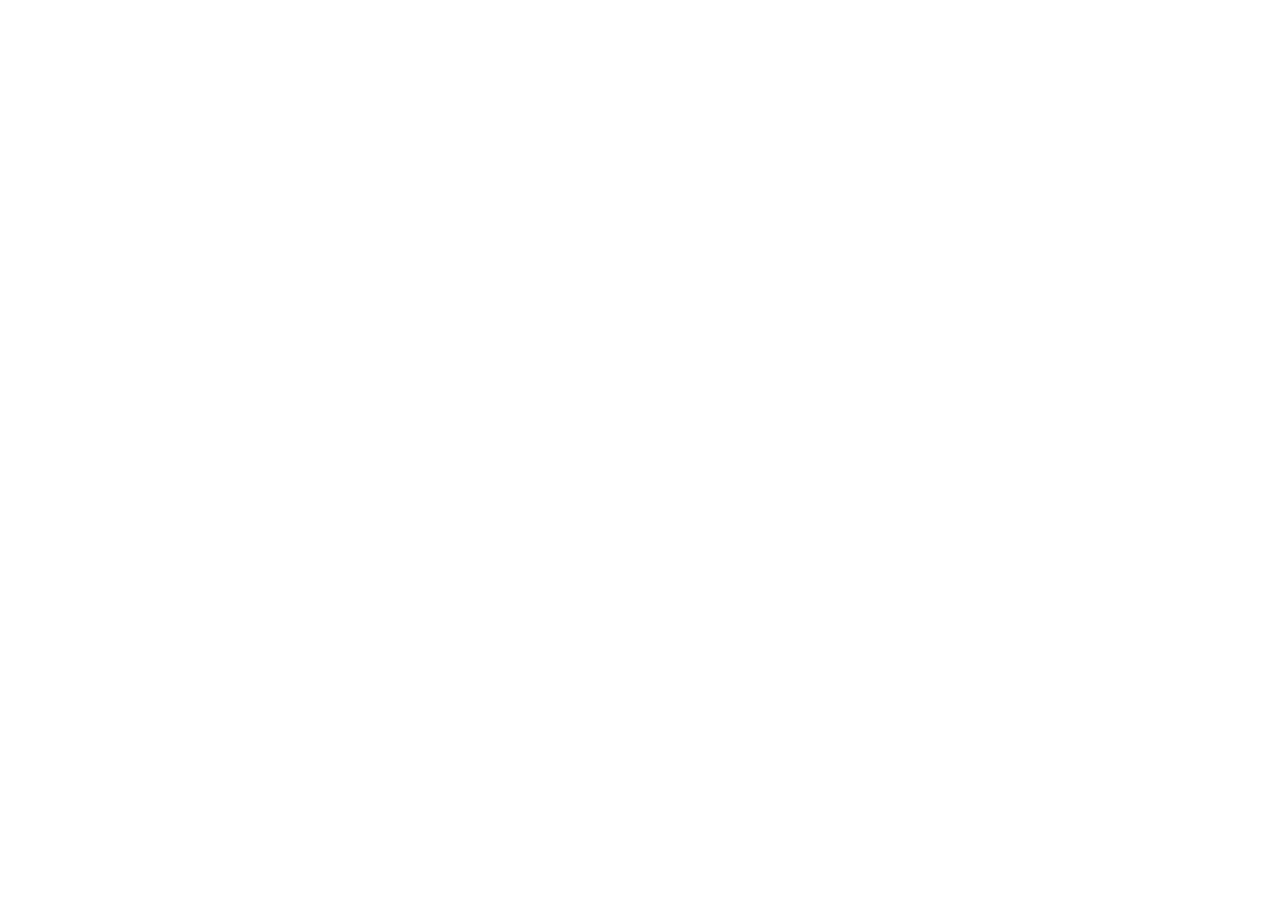
==== public/index.html @ 5407db38 "Reorganizando a estrutura do projeto para dar início ao desenvolvimento" ====
<!DOCTYPE html>
<html lang="pt-br">
<head>
  <meta charset="UTF-8">
  <meta name="viewport" content="width=device-width, initial-scale=1.0">
  <title>Mente em Jogo</title>
</head>
<body>
  
</body>
</html>
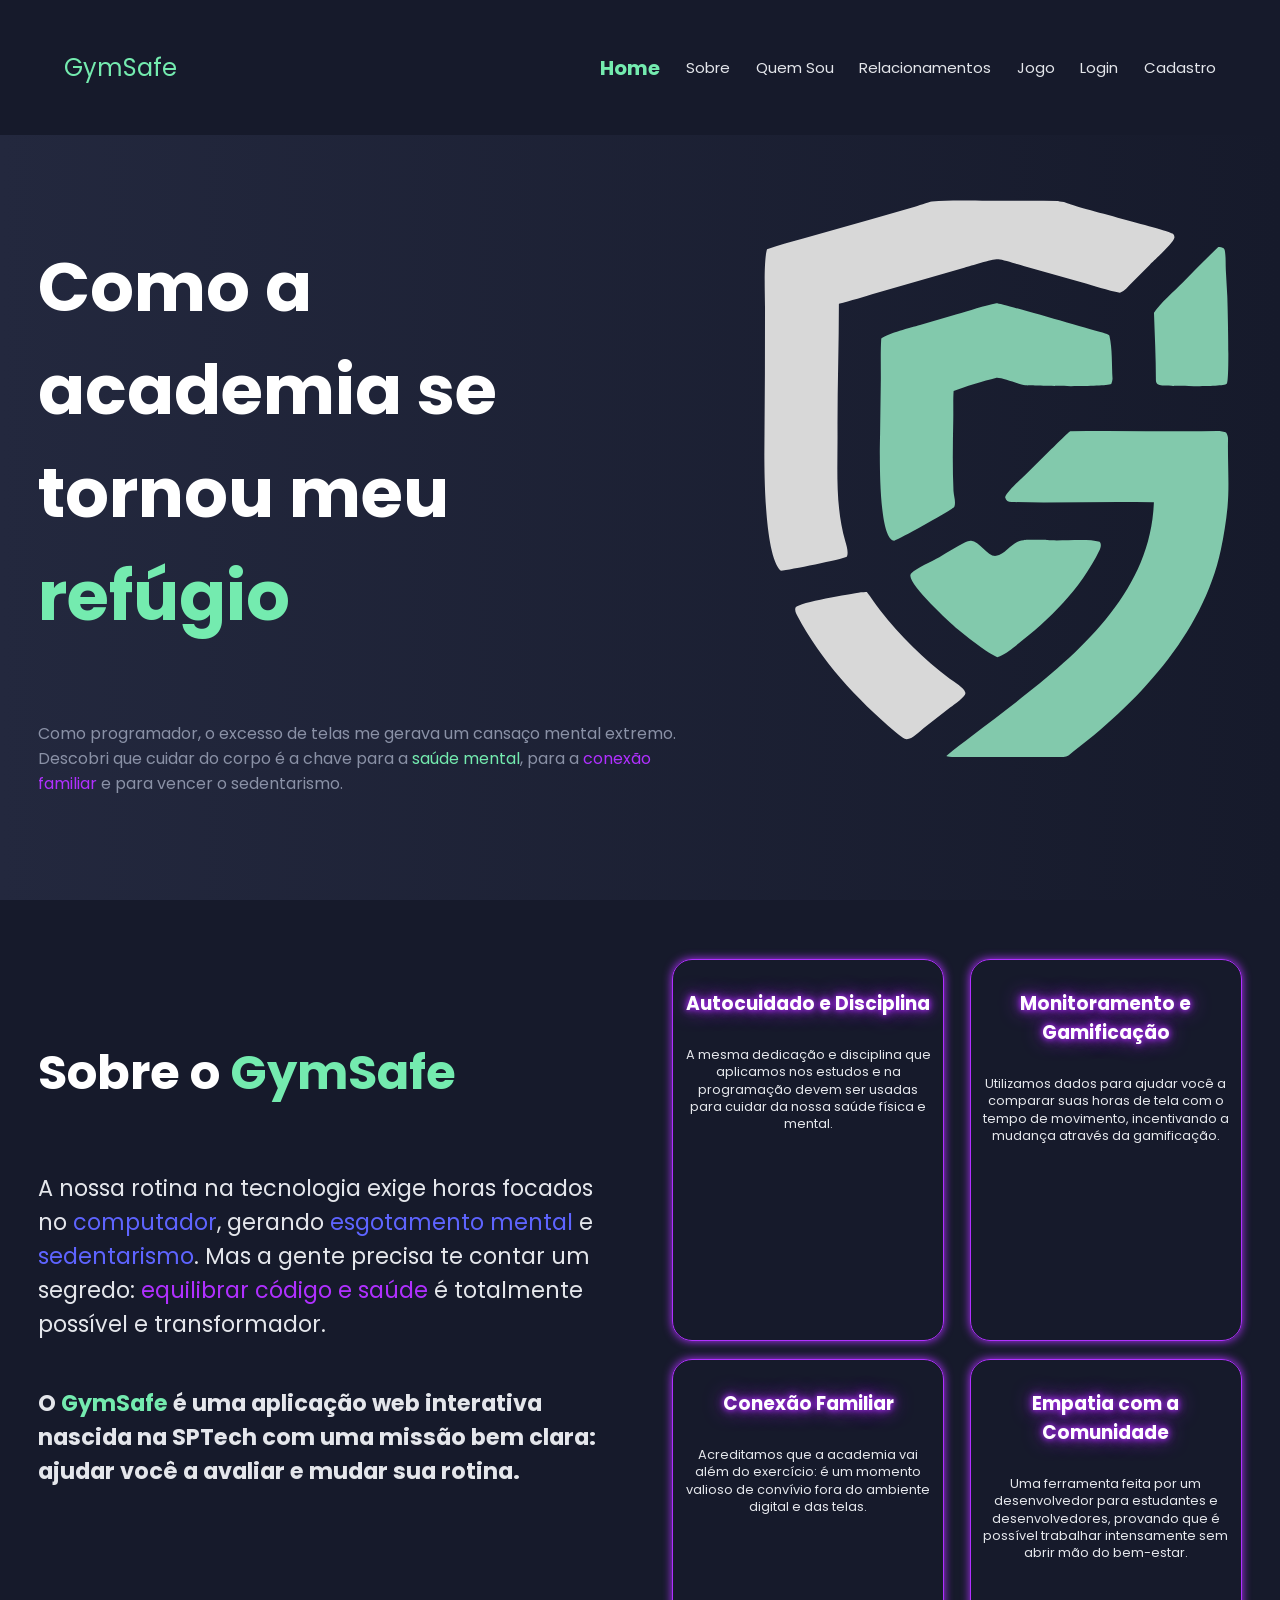
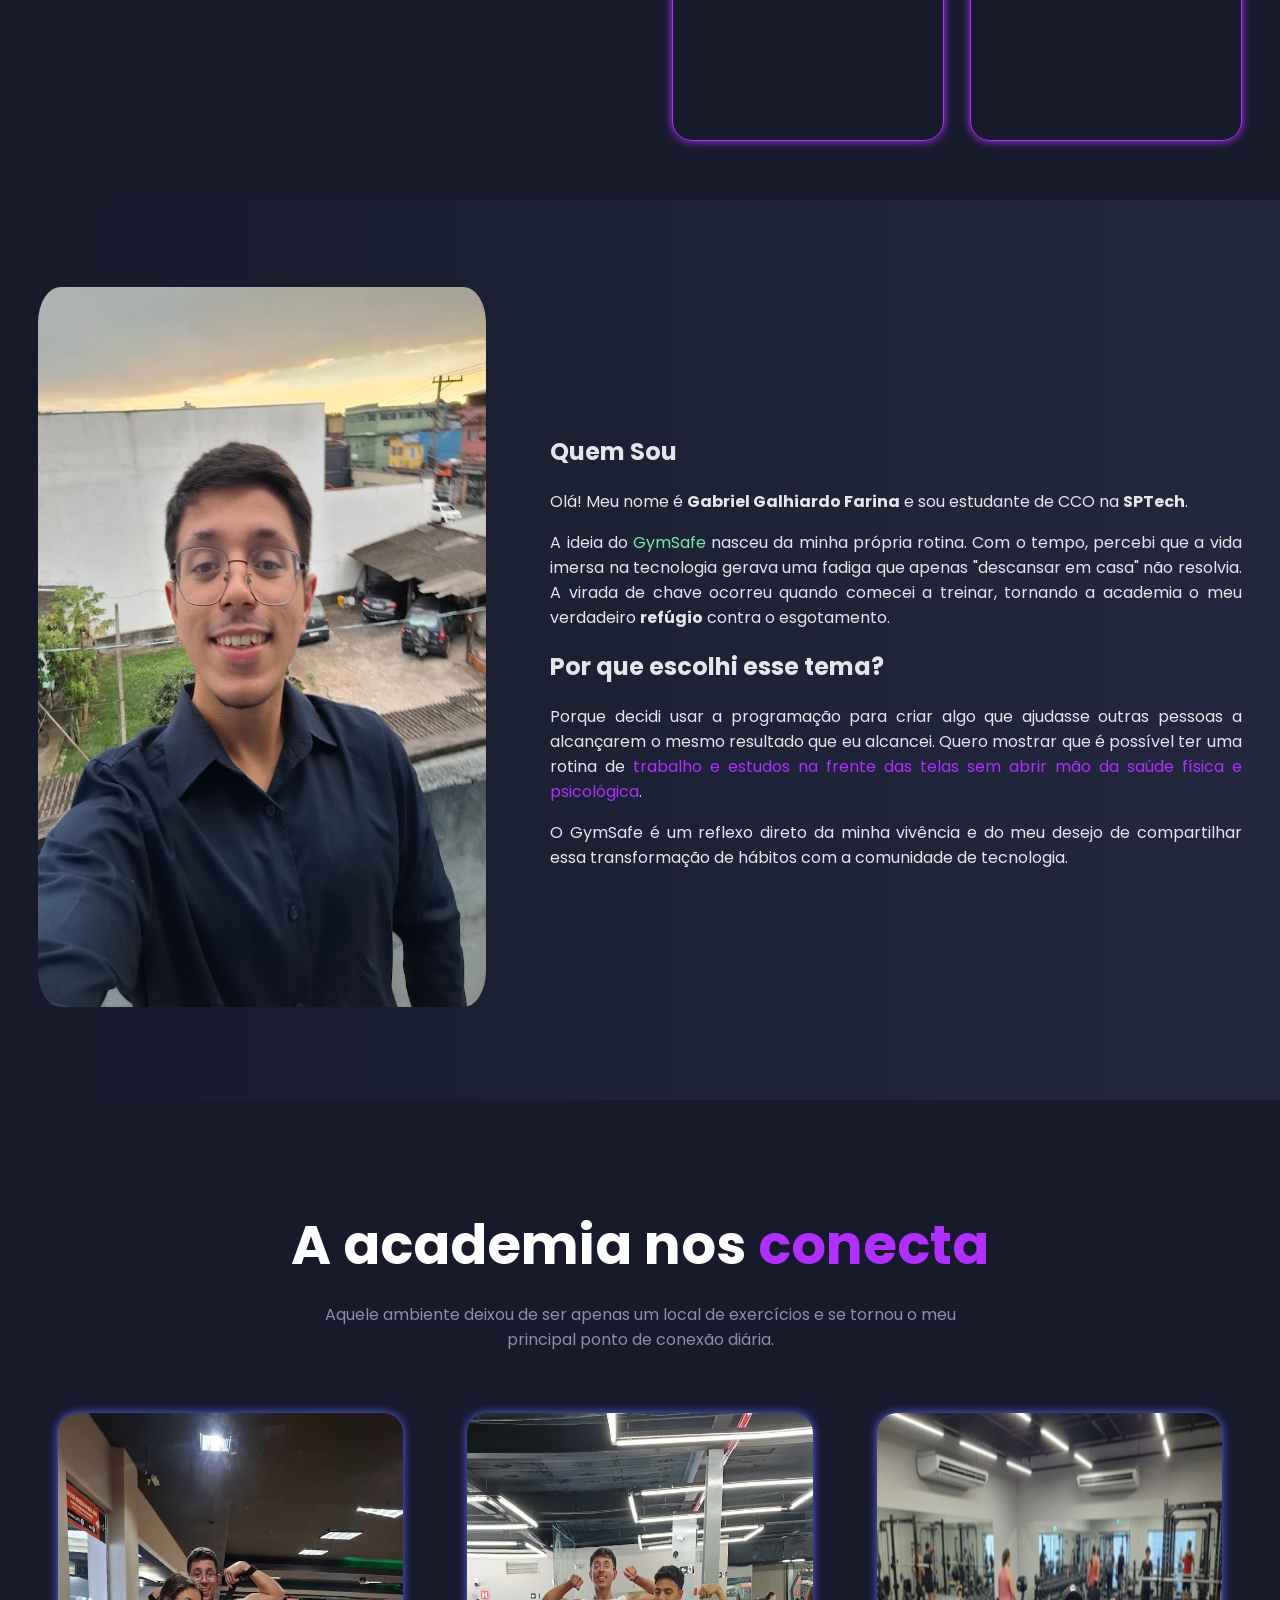
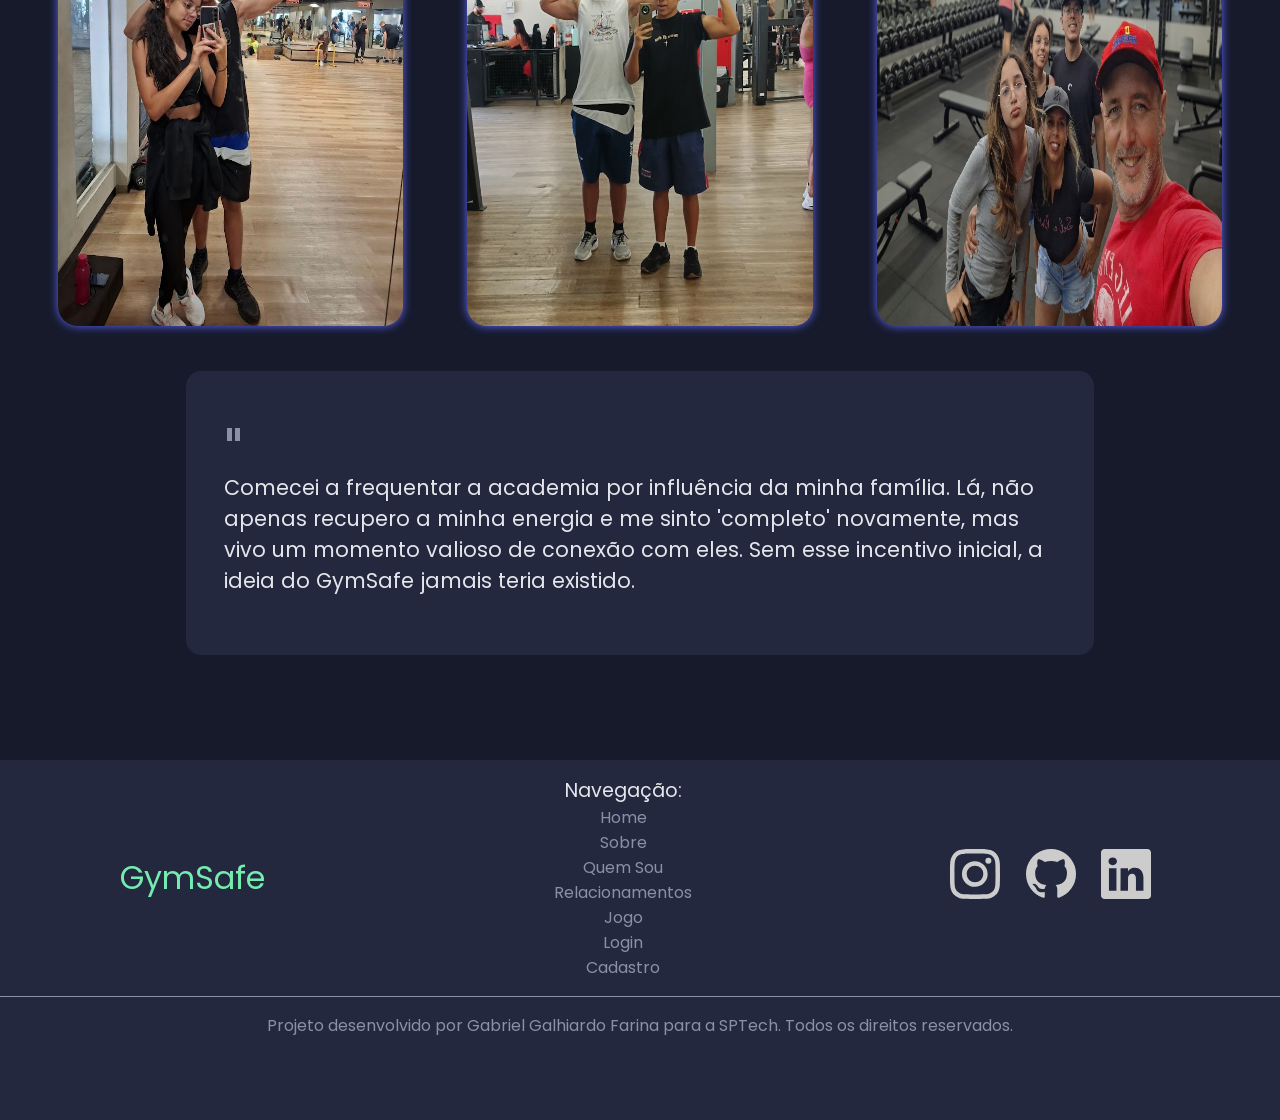
==== commit 2c9bb30a: "Adicionando a nova logo do projeto" ====
--- a/public/index.html
+++ b/public/index.html
@@ -1,11 +1,190 @@
 <!DOCTYPE html>
-<html lang="pt-br">
+<html lang="pt-BR">
+
 <head>
-  <meta charset="UTF-8">
-  <meta name="viewport" content="width=device-width, initial-scale=1.0">
-  <title>Mente em Jogo</title>
+    <link href="https://fonts.googleapis.com/css2?family=Poppins:wght@700;800&family=Inter:wght@400;500&display=swap"
+        rel="stylesheet">
+    <meta charset="UTF-8">
+    <meta name="viewport" content="width=device-width, initial-scale=1.0">
+    <link rel="stylesheet" href="./css/landing_page.css">
+    <link rel="icon" href="./assets/imgs/logo.svg" type="image/svg+xml">
+    <title>GymSafe - SPTech</title>
 </head>
+
 <body>
-  
+    <header>
+        <div id="texto_menu">
+            GymSafe
+        </div>
+        <nav>
+            <ul id="lista_menu">
+                <li><a href="#home" id="selecionada">Home</a></li>
+                <li><a href="#sobre">Sobre</a></li>
+                <li><a href="#quem_sou">Quem Sou</a></li>
+                <li><a href="#relacionamentos">Relacionamentos</a></li>
+                <li><a href="./jogo.html">Jogo</a></li>
+                <li><a href="./login.html" class="btn-secundario">Login</a></li>
+                <li><a href="./cadastro.html" class="btn-primario">Cadastro</a></li>
+            </ul>
+        </nav>
+    </header>
+    <main>
+        <section id="home">
+            <div id="container_home">
+                <h1 id="texto_cta">
+                    Como a academia se tornou meu<br>
+                    <span>refúgio</span>
+                </h1>
+                <div id="texto_descricao_home">
+                    <p>
+                        Como programador, o excesso de telas me gerava um cansaço mental extremo. Descobri que cuidar do
+                        corpo é a chave para a <span class="texto_verde">saúde mental</span>, para a <span
+                            class="texto_roxo">conexão familiar</span> e para vencer o sedentarismo.
+                    </p>
+                </div>
+            </div>
+            <div id="container_personagem_home">
+            </div>
+        </section>
+
+        <section id="sobre">
+            <div id="container_sobre">
+
+                <div id="container_texto_sobre">
+                    <h1>Sobre o <span class="texto_verde">GymSafe</span></h1>
+                    <p>
+                        A nossa rotina na tecnologia exige horas focados no <span
+                            class="texto_azul">computador</span>, gerando <span class="texto_azul">esgotamento
+                            mental</span> e <span class="texto_azul">sedentarismo</span>. Mas a gente precisa te contar
+                        um segredo: <span class="texto_roxo">equilibrar código e saúde</span> é totalmente possível e
+                        transformador.
+                    </p>
+                    <p id="destaque-missao">
+                        <b>O <span class="texto_verde">GymSafe</span> é uma aplicação web interativa nascida na SPTech
+                            com uma missão bem clara: ajudar você a avaliar e mudar sua rotina.</b>
+                    </p>
+                </div>
+
+                <div id="container_valores_sobre">
+                    <div class="linha_valores">
+
+                        <div class="valores">
+                            <h3>Autocuidado e Disciplina</h3>
+                            <p>A mesma dedicação e disciplina que aplicamos nos estudos e na programação devem ser
+                                usadas para cuidar da nossa saúde física e mental.</p>
+                        </div>
+                        <div class="valores">
+                            <h3>Monitoramento e Gamificação</h3>
+                            <p>Utilizamos dados para ajudar você a comparar suas horas de tela com o tempo de movimento,
+                                incentivando a mudança através da gamificação.</p>
+                        </div>
+                    </div>
+                    <div class="linha_valores">
+                        <div class="valores">
+                            <h3>Conexão Familiar</h3>
+                            <p>Acreditamos que a academia vai além do exercício: é um momento valioso de convívio fora
+                                do ambiente digital e das telas.</p>
+                        </div>
+                        <div class="valores">
+                            <h3>Empatia com a Comunidade</h3>
+                            <p>Uma ferramenta feita por um desenvolvedor para estudantes e desenvolvedores, provando que
+                                é possível trabalhar intensamente sem abrir mão do bem-estar.</p>
+                        </div>
+                    </div>
+                </div>
+            </div>
+        </section>
+
+        <section id="quem_sou">
+            <div id="container_imagem_quem_sou">
+                <img src="./assets/imgs/gabriel.jpg">
+            </div>
+            <div id="container_texto_quem_sou">
+                <h1>Quem Sou</h1>
+                <p>
+                    Olá! Meu nome é <strong>Gabriel Galhiardo Farina</strong> e sou estudante de CCO na
+                    <strong>SPTech</strong>.
+                </p>
+                <p>
+                    A ideia do <span class="texto_verde">GymSafe</span> nasceu da minha própria rotina. Com o tempo,
+                    percebi que a vida imersa na tecnologia gerava uma fadiga que apenas "descansar em casa" não
+                    resolvia. A virada de chave ocorreu quando comecei a treinar, tornando a academia o meu verdadeiro
+                    <strong>refúgio</strong> contra o esgotamento.
+                </p>
+                <strong>
+                    <h2>Por que escolhi esse tema?</h2>
+                </strong>
+                <p>
+                    Porque decidi usar a programação para criar algo que ajudasse outras pessoas a alcançarem o mesmo
+                    resultado que eu alcancei. Quero mostrar que é possível ter uma rotina de <span
+                        class="texto_roxo">trabalho e estudos na frente das telas sem abrir mão da saúde física e
+                        psicológica</span>.
+                </p>
+                <p>
+                    O GymSafe é um reflexo direto da minha vivência e do meu desejo de compartilhar essa transformação
+                    de hábitos com a comunidade de tecnologia.
+                </p>
+            </div>
+
+        </section>
+
+        <section id="relacionamentos">
+            <div id="container_relacionamentos">
+                <h1>A academia nos <span class="texto_roxo">conecta</span></h1>
+                <p>
+                    Aquele ambiente deixou de ser apenas um local de exercícios e se tornou o meu principal ponto de
+                    conexão diária.
+                </p>
+                <div id="container_imagens">
+                    <img src="./assets/imgs/imagem1.jpg" alt="">
+                    <img src="./assets/imgs/imagem2.jpg" alt="">
+                    <img src="./assets/imgs/imagem3.jpg" alt="">
+                </div>
+
+                <div id="container_comentarios">
+                    <span id="aspas">"</span>
+                    <p>
+                        Comecei a frequentar a academia por influência da minha família. Lá, não apenas recupero a minha
+                        energia e me sinto 'completo' novamente, mas vivo um momento valioso de conexão com eles. Sem
+                        esse incentivo inicial, a ideia do GymSafe jamais teria existido.
+                    </p>
+                </div>
+            </div>
+        </section>
+    </main>
+    <footer>
+        <div id="container_footer">
+            <div id="logo_footer">
+                <span class="texto_verde">GymSafe</span>
+            </div>
+            <ul>
+                <li id="texto_footer">Navegação:</li>
+                <li><a href="#home" id="selecionada">Home</a></li>
+                <li><a href="#sobre">Sobre</a></li>
+                <li><a href="#quem_sou">Quem Sou</a></li>
+                <li><a href="#relacionamentos">Relacionamentos</a></li>
+                <li><a href="./jogo.html">Jogo</a></li>
+                <li><a href="./login.html" class="btn-secundario">Login</a></li>
+                <li><a href="./cadastro.html" class="btn-primario">Cadastro</a></li>
+            </ul>
+            <div id="redes_sociais">
+                <a href="https://www.instagram.com/biel_farina/" target="_blank">
+                    <img src="./assets/imgs/instagram.svg" alt="Instagram">
+                </a>
+                <a href="https://github.com/gabrielGalhiardoFarina" target="_blank">
+                    <img src="./assets/imgs/github.svg" alt="GitHub">
+                </a>
+                <a href="https://www.linkedin.com/in/gabrielgalhiardo" target="_blank">
+                    <img src="./assets/imgs/linkedin.svg" alt="LinkedIn">
+                </a>
+            </div>
+
+        </div>
+        <span id="linha_footer"></span>
+        <p>
+            Projeto desenvolvido por Gabriel Galhiardo Farina para a SPTech. Todos os direitos reservados.
+        </p>
+    </footer>
 </body>
+
 </html>
--- a/public/css/landing_page.css
+++ b/public/css/landing_page.css
@@ -0,0 +1,748 @@
+:root {
+    --bg-principal: #161A2B;
+    --bg-secundario: #23283E;
+    --text-branco: #FFFFFF;
+    --text-principal: #E4E6EB;
+    --text-secundario: #8A91A6;
+
+    --verde-menta: #74EBAF;
+    --roxo-vibrante: #B030FF;
+    --azul-controle: #5E64FF;
+
+    --azul-controle-hover: #4B54D8;
+    --roxo-vibrante-hover: #9A27E0;
+
+    --vermelho: #FF4B6A;
+    --amarelo: #FFD166;
+}
+
+html {
+    scroll-behavior: smooth;
+    margin: 0;
+    min-height: 100%;
+    overflow-x: hidden;
+}
+
+body {
+    background-color: #f0f0f0;
+    color: var(--text-principal);
+    font-family: 'Poppins', serif;
+    margin: 0;
+    padding: 0;
+}
+
+header {
+    display: flex;
+    align-items: center;
+    flex-direction: row;
+    justify-content: space-between;
+    background-color: var(--bg-principal);
+    height: 15dvh;
+    min-height: 100px;
+}
+
+#texto_menu {
+    font-size: 1.5em;
+    color: var(--verde-menta);
+    margin-left: 5dvw;
+}
+
+#lista_menu {
+    display: flex;
+    align-items: center;
+    justify-content: center;
+    list-style: none;
+    gap: 2dvw;
+    margin-right: 5dvw;
+    color: var(--text-principal);
+}
+
+#lista_menu li a {
+    text-decoration: none;
+    color: var(--text-principal);
+    font-size: 15px;
+    transition: color 0.3s ease;
+}
+
+#lista_menu li a:hover {
+    color: var(--verde-menta);
+}
+
+#lista_menu li a#selecionada {
+    font-weight: bold;
+    color: var(--verde-menta);
+    font-size: 20px;
+}
+
+#home {
+    height: 85dvh;
+    background: linear-gradient(to left, var(--bg-principal), var(--bg-secundario));
+    display: flex;
+    justify-content: center;
+
+}
+
+#container_home {
+    display: flex;
+    align-items: center;
+    justify-content: center;
+    flex-direction: column;
+    height: 10 0%;
+    width: 50dvw;
+    padding: 0 3dvw;
+}
+
+#texto_cta {
+    font-size: 4.3rem;
+    color: var(--text-branco);
+}
+
+
+#texto_cta span {
+    color: var(--verde-menta);
+    text-align: center;
+}
+
+#texto_descricao_home {
+    width: 50dvw;
+    font-size: 1em;
+    margin-bottom: 5dvh;
+    color: var(--text-secundario);
+}
+
+.texto_verde {
+    color: var(--verde-menta);
+}
+
+.texto_roxo {
+    color: var(--roxo-vibrante);
+}
+
+.texto_azul {
+    color: var(--azul-controle);
+}
+
+#container_personagem_home {
+    display: flex;
+    align-items: center;
+    justify-content: center;
+    width: 45dvw;
+    height: 100%;
+    background-image: url(../assets/imgs/logo.svg);
+    filter:
+    contrast(0.7);
+    
+    background-size: contain;
+    background-repeat: no-repeat;
+}
+
+#sobre {
+    height: 100dvh;
+    background-color: var(--bg-principal);
+    display: flex;
+    flex-direction: column;
+    padding: 0 3dvw;
+}
+
+#container_sobre {
+    display: flex;
+    flex-direction: row;
+    width: 100%;
+    height: 100%;
+    gap: 5dvw;
+}
+
+
+#container_texto_sobre h1 {
+    font-size: 3em;
+    margin-top: 18dvh;
+    color: var(--text-branco);
+
+}
+
+#container_texto_sobre {
+    display: flex;
+    flex-direction: column;
+    justify-content: center;
+    width: 50dvw;
+    height: 65%;
+
+}
+
+#container_texto_sobre p {
+    font-size: 1.4em;
+    color: var(--text-principal);
+}
+
+#container_valores_sobre {
+    display: flex;
+    flex-direction: column;
+    justify-content: center;
+    width: 50dvw;
+    gap: 2dvh;
+}
+
+#container_valores_sobre p {
+    display: flex;
+    flex-direction: column;
+    width: 100%;
+    font-size: 0.8em;
+}
+
+.linha_valores {
+    display: flex;
+    flex-direction: row;
+    align-items: center;
+    width: 100%;
+    gap: 2dvw;
+}
+
+.valores {
+    display: flex;
+    flex-direction: column;
+    text-align: center;
+    width: 45%;
+    height: 40dvh;
+    border-radius: 20px;
+    padding: 10px;
+    box-shadow: var(--roxo-vibrante) 0px 0px 10px;
+    border: solid 1px var(--roxo-vibrante);
+}
+
+.valores p {
+    font-size: 1.40em;
+    line-height: 1.35;
+    margin: 0.6rem 0 0 0;
+    text-align: center;
+    max-width: 100%;
+    overflow-wrap: anywhere;
+    word-break: normal;
+    hyphens: none;
+}
+
+.valores h3 {
+    text-align: center;
+    width: 100%;
+    color: var(--text-branco);
+    text-shadow: var(--roxo-vibrante-hover) 0px 0px 5px, var(--roxo-vibrante) 0px 0px 10px, var(--roxo-vibrante-hover) 0px 0px 20px;
+}
+
+.valores:hover {
+    animation: hoverCard 3s infinite;
+}
+
+#quem_sou {
+    display: flex;
+    align-items: center;
+    justify-content: center;
+    height: 100dvh;
+    gap: 5dvw;
+    padding: 0 3dvw;
+    text-align: justify;
+    background: linear-gradient(to right, var(--bg-principal), var(--bg-secundario));
+}
+
+#container_imagem_quem_sou img {
+    width: 35dvw;
+    height: 80dvh;
+    border-radius: 5%;
+}
+
+#relacionamentos {
+    display: flex;
+    align-items: center;
+    justify-content: center;
+    height: 140dvh;
+    gap: 5dvw;
+    background-color: var(--bg-principal);
+}
+
+#container_relacionamentos {
+    display: flex;
+    align-items: center;
+    flex-direction: column;
+}
+
+#container_relacionamentos h1 {
+    font-size: 3.4em;
+    color: var(--text-branco);
+    margin: 0;
+}
+
+#container_relacionamentos p {
+    font-size: 1.0em;
+    color: var(--text-secundario);
+    width: 50dvw;
+    text-align: center;
+}
+
+#container_imagens {
+    display: flex;
+    align-items: center;
+    justify-content: center;
+    flex-direction: row;
+    margin-top: 5dvh;
+    gap: 5dvw;
+}
+
+#container_imagens img {
+    width: 27dvw;
+    height: 57dvh;
+    border-radius: 20px;
+    filter: contrast(1.2);
+    filter: drop-shadow(0 0 5px var(--azul-controle));
+}
+
+#container_comentarios {
+    display: flex;
+    justify-content: center;
+    flex-direction: column;
+    margin-top: 5dvh;
+    padding: 3dvw;
+    width: 65dvw;
+    border-radius: 15px;
+    background-color: var(--bg-secundario);
+    gap: 2dvh;
+}
+
+#aspas {
+    font-size: 4em;
+    padding: 0;
+    margin: 0;
+    height: 23px;
+    color: var(--text-secundario)
+}
+
+#container_comentarios p {
+    font-size: 1.3em;
+    color: var(--text-principal);
+    text-align: left;
+    width: 100%;
+}
+
+footer {
+    display: flex;
+    align-items: center;
+    flex-direction: column;
+    height: 40dvh;
+    background-color: var(--bg-secundario);
+    color: var(--text-secundario);
+}
+
+#container_footer {
+    display: flex;
+    align-items: center;
+    justify-content: space-around;
+    flex-direction: row;
+    width: 100%;
+}
+
+#logo_footer {
+    width: 10dvw;
+    height: 10dvh;
+    font-size: 2em;
+    display: flex;
+    align-items: center;
+    justify-content: center;
+}
+
+#texto_footer {
+    font-size: 1.2em;
+    color: var(--text-principal);
+}
+
+footer ul {
+    display: flex;
+    flex-direction: column;
+    align-items: center;
+    justify-content: center;
+    list-style: none;
+}
+
+footer ul li a {
+    text-decoration: none;
+    color: var(--text-secundario);
+    font-size: 1.0em;
+    transition: color 0.3s ease;
+}
+
+footer ul li a:hover {
+    color: var(--text-principal);
+    transform: scale(1.15);
+    font-size: 1.1em;
+    transition: 500ms;
+}
+
+
+#linha_footer {
+    width: 100%;
+    height: 1px;
+    background-color: var(--text-secundario);
+}
+
+#redes_sociais {
+    display: flex;
+    align-items: center;
+    justify-content: center;
+    gap: 2dvw;
+}
+
+#redes_sociais a {
+    color: var(--text-secundario);
+    font-size: 1.5em;
+    transition: color 0.3s ease;
+}
+
+#redes_sociais a:hover {
+    transition: 500ms;
+    filter: invert(80%);
+    transform: scale(1.15);
+}
+
+#redes_sociais a img {
+    width: 50px;
+    height: 50px;
+    filter: invert(80%);
+}
+
+@keyframes hoverCard {
+    0% {
+        box-shadow: var(--roxo-vibrante) 3px 3px 10px;
+    }
+
+    20% {
+        box-shadow: var(--roxo-vibrante-hover) 3px 0px 10px;
+    }
+
+    40% {
+        box-shadow: var(--roxo-vibrante-hover) 3px 3px 10px;
+    }
+
+    60% {
+        box-shadow: var(--roxo-vibrante-hover) -3px 3px 10px;
+    }
+
+    80% {
+        box-shadow: var(--roxo-vibrante) -3px -3px 10px;
+    }
+
+    100% {
+        box-shadow: var(--roxo-vibrante) 3px 3px 10px;
+    }
+
+}
+
+@media (min-width: 768px) and (max-width: 1024px) {
+
+    body {
+        background-color: var(--bg-secundario);
+    }
+
+    header {
+        height: 12dvh;
+        min-height: 80px;
+    }
+
+    #texto_menu {
+        font-size: 1.2em;
+        margin-left: 3dvw;
+    }
+
+    #lista_menu {
+        gap: 1.5dvw;
+        margin-right: 3dvw;
+    }
+
+    #lista_menu li a {
+        font-size: 13px;
+    }
+
+    #lista_menu li a#selecionada {
+        font-size: 16px;
+    }
+
+    #home {
+        height: 88dvh;
+        flex-direction: column;
+        align-items: center;
+        justify-content: center;
+    }
+
+    #container_home {
+        width: 90dvw;
+        padding: 2dvw;
+    }
+
+    #texto_cta {
+        font-size: 2.8rem;
+        margin-bottom: 1rem;
+    }
+
+    #texto_descricao_home {
+        width: 90dvw;
+        padding: 0;
+        font-size: 1rem;
+    }
+
+    #container_personagem_home {
+        display: none;
+    }
+
+    #sobre {
+        height: auto;
+        flex-direction: column;
+        padding: 4dvh 3dvw;
+    }
+
+    #container_sobre {
+        flex-direction: column;
+        gap: 3dvw;
+        align-items: center;
+    }
+
+    #container_texto_sobre {
+        width: 100%;
+    }
+
+    #container_texto_sobre h1 {
+        font-size: 2.2em;
+        margin-top: 2dvh;
+    }
+
+    #container_texto_sobre p {
+        font-size: 1em;
+    }
+
+    #container_valores_sobre {
+        width: 100%;
+        gap: 2dvh;
+    }
+
+    .linha_valores {
+        flex-direction: column;
+        height: auto;
+        gap: 2dvh;
+    }
+
+    .valores {
+        width: 100%;
+        height: auto;
+        padding: 2dvh;
+    }
+
+    .valores h3 {
+        font-size: 1.1em;
+    }
+
+    #quem_sou {
+        height: auto;
+        flex-direction: column;
+        gap: 3dvw;
+        padding: 4dvh 3dvw;
+    }
+
+    #container_imagem_quem_sou img {
+        width: 90dvw;
+        height: 50dvh;
+    }
+
+    #relacionamentos {
+        height: auto;
+        flex-direction: column;
+        padding: 4dvh 3dvw;
+    }
+
+    #container_relacionamentos h1 {
+        font-size: 2.5em;
+        margin: 2dvh 0 1dvh 0;
+    }
+
+    #container_relacionamentos p {
+        width: 90dvw;
+        font-size: 0.95em;
+    }
+
+    #container_imagens {
+        flex-direction: column;
+        margin-top: 3dvh;
+        gap: 3dvw;
+    }
+
+    #container_imagens img {
+        width: 90dvw;
+        height: 45dvh;
+    }
+
+    #container_comentarios {
+        width: 90dvw;
+        padding: 2.5dvw;
+        margin-top: 3dvh;
+    }
+
+    #container_comentarios p {
+        font-size: 1em;
+    }
+
+    footer {
+        height: auto;
+        padding: 3dvh 0;
+    }
+
+    #container_footer {
+        flex-direction: column;
+        gap: 3dvh;
+        padding: 2dvh;
+    }
+
+    #logo_footer {
+        width: 15dvw;
+        height: 8dvh;
+        font-size: 1.5em;
+    }
+
+    #texto_footer {
+        font-size: 1em;
+    }
+
+    footer ul li a {
+        font-size: 0.95em;
+    }
+
+    #redes_sociais {
+        gap: 1.5dvw;
+    }
+
+    #redes_sociais a img {
+        width: 40px;
+        height: 40px;
+    }
+}
+
+@media (max-width: 767px) {
+
+    body {
+        background-color: var(--bg-secundario);
+    }
+
+    header {
+        flex-direction: column;
+        gap: 0;
+        margin: 0;
+        height: fit-content;
+        min-height: 100px;
+    }
+
+    #texto_menu {
+        margin: 0;
+    }
+
+    nav {
+        width: 100%;
+    }
+
+    #lista_menu {
+        margin: 0;
+        padding: 0;
+
+    }
+
+    #lista_menu li a {
+        font-size: 10px;
+    }
+
+    #texto_cta {
+        font-size: 2.0rem;
+    }
+
+    #home {
+        flex-direction: column;
+        height: fit-content;
+        align-items: center;
+        justify-content: center;
+        width: 100%
+    }
+
+    #container_personagem_home {
+        display: none;
+    }
+
+    #sobre {
+        flex-direction: column;
+        align-items: center;
+        justify-content: center;
+        height: fit-content;
+        padding: 5dvh;
+    }
+
+    #container_sobre {
+        flex-direction: column;
+        align-items: center;
+        justify-content: center;
+        height: auto;
+    }
+
+    #container_texto_sobre h1{
+        width: 100%;
+        margin-top: 0;
+
+    }
+
+    #container_valores_sobre {
+        width: 100%;
+        font-size: 0.8em;
+        display: flex;
+        align-items: center;
+        justify-content: center;
+    }
+
+    .linha_valores {
+        align-items: center;
+        justify-content: center;
+        height: fit-content;
+    }
+
+    .valores {
+        width: 25dvw;
+        height: 30dvh;
+        padding: 2dvh;
+    }
+
+    #quem_sou {
+        flex-direction: column;
+        align-items: center;
+        justify-content: center;
+        height: fit-content;
+        padding: 5dvh;
+    }
+
+    #relacionamentos {
+        flex-direction: column;
+        align-items: center;
+        justify-content: center;
+        height: fit-content;
+        padding: 5dvh;
+    }
+
+    #container_relacionamentos {
+        flex-direction: column;
+        align-items: center;
+        justify-content: center;
+        height: fit-content;
+    }
+
+    #container_relacionamentos h1 {
+        font-size: 2.5em;
+    }
+
+    #footer {
+        height: 150dvh;
+        background-color: var(--bg-secundario);
+    }
+
+    #container_footer {
+        flex-direction: column;
+        align-items: center;
+        justify-content: center;
+        height: 50dvh;
+    }
+}
